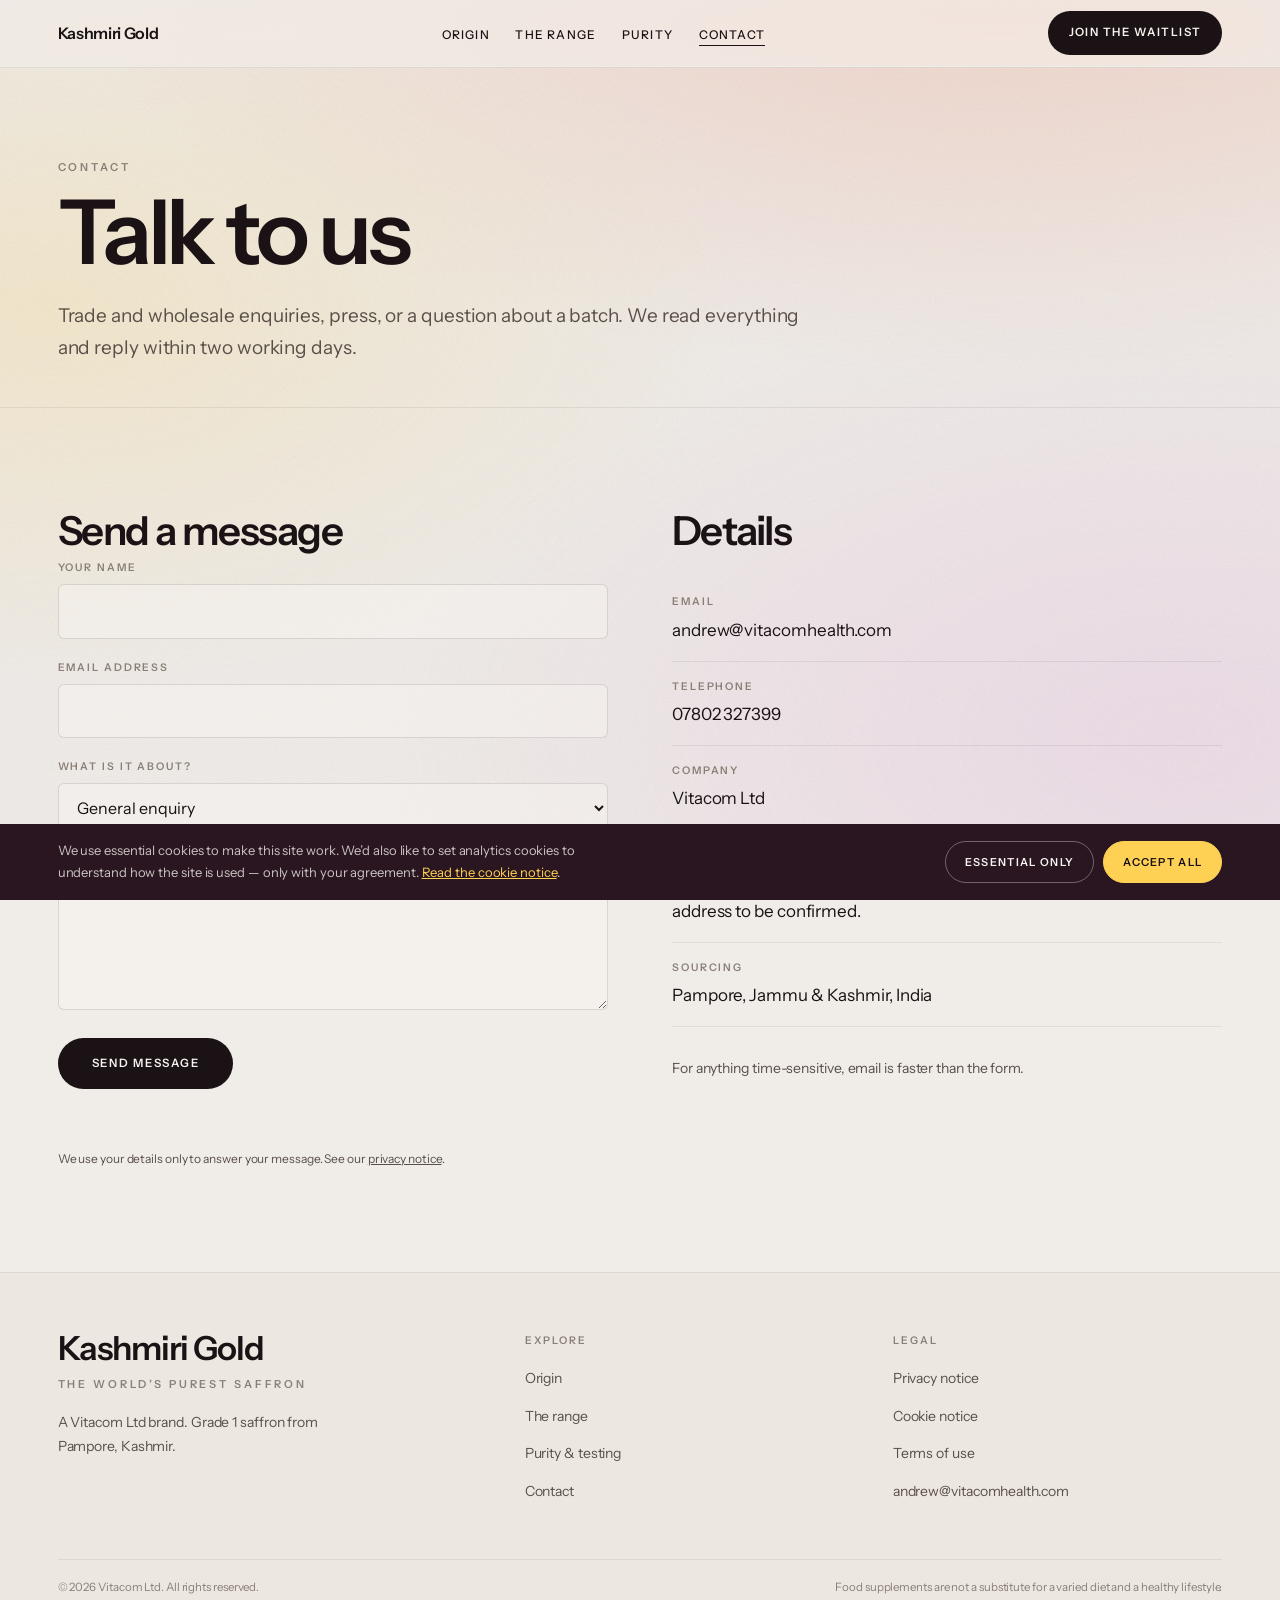
==== contact.html @ 2f4118dc "Kashmiri Gold site" ====
<!DOCTYPE html>
<html lang="en-GB">
<head>
<meta charset="utf-8">
<meta name="viewport" content="width=device-width, initial-scale=1">
<title>Contact &mdash; Kashmiri Gold</title>
<meta name="description" content="Contact Kashmiri Gold and Vitacom Ltd. Trade enquiries, press, wholesale and product questions.">
<link rel="canonical" href="https://kashmirigold.com/contact.html">
<meta property="og:site_name" content="Kashmiri Gold">
<meta property="og:title" content="Contact &mdash; Kashmiri Gold">
<meta property="og:description" content="Contact Kashmiri Gold and Vitacom Ltd. Trade enquiries, press, wholesale and product questions.">
<meta property="og:type" content="website">
<meta property="og:url" content="https://kashmirigold.com/contact.html">
<meta name="theme-color" content="#F0ECE8">
<link rel="preconnect" href="https://fonts.googleapis.com">
<link rel="preconnect" href="https://fonts.gstatic.com" crossorigin>
<link href="https://fonts.googleapis.com/css2?family=Instrument+Sans:wght@400;500;600&display=swap" rel="stylesheet">
<link rel="stylesheet" href="/assets/style.css">
</head>
<body>
<a class="skip" href="#main">Skip to content</a>
<div class="progress" id="progress" aria-hidden="true"></div>
<header class="nav">
  <div class="wrap nav__in">
    <a href="/" class="nav__mark">Kashmiri Gold</a>
    <ul class="nav__links"><li><a href="/origin.html">Origin</a></li><li><a href="/range.html">The range</a></li><li><a href="/purity.html">Purity</a></li><li><a href="/contact.html" aria-current="page">Contact</a></li></ul>
    <div class="nav__right">
      <a href="/#waitlist" class="nav__cta">Join the waitlist</a>
      <button class="nav__burger" aria-label="Menu" aria-expanded="false">
        <svg viewBox="0 0 24 24" fill="none" stroke="currentColor" stroke-width="1.5"><path d="M3 6h18M3 12h18M3 18h18"/></svg>
      </button>
    </div>
  </div>
  <nav class="nav__drawer"><div class="wrap"><ul><li><a href="/origin.html">Origin</a></li><li><a href="/range.html">The range</a></li><li><a href="/purity.html">Purity</a></li><li><a href="/contact.html">Contact</a></li><li><a href="/#waitlist">Join the waitlist</a></li></ul></div></nav>
</header>
<main id="main">
  <section class="banner">
    <div class="wrap">
      <p class="eyebrow">Contact</p>
      <h1 class="banner__t">Talk to us</h1>
      <p class="banner__b">Trade and wholesale enquiries, press, or a question about a batch. We read everything and reply within two working days.</p>
    </div>
  </section>

  <section class="sec">
    <div class="wrap split">
      <div class="rise">
        <h2 class="sec__title" style="font-size:clamp(26px,3.2vw,40px)">Send a message</h2>
        <form class="cform" id="contactForm" novalidate>
          <div class="field">
            <label for="cf-name">Your name</label>
            <input id="cf-name" name="name" type="text" autocomplete="name" required>
          </div>
          <div class="field">
            <label for="cf-email">Email address</label>
            <input id="cf-email" name="email" type="email" autocomplete="email" required>
          </div>
          <div class="field">
            <label for="cf-subject">What is it about?</label>
            <select id="cf-subject" name="subject">
              <option>General enquiry</option>
              <option>Trade &amp; wholesale</option>
              <option>Press</option>
              <option>Batch or product question</option>
              <option>Something else</option>
            </select>
          </div>
          <div class="field">
            <label for="cf-message">Message</label>
            <textarea id="cf-message" name="message" required></textarea>
          </div>
          <input class="hp" type="text" name="company" tabindex="-1" autocomplete="off" aria-hidden="true">
          <div>
            <button type="submit" class="btn btn--solid">Send message</button>
          </div>
          <p class="cform__msg" id="contactMsg" role="status" aria-live="polite"></p>
          <p style="font-size:12px;color:var(--ink-soft)">We use your details only to answer your message. See our <a href="/privacy.html" style="color:inherit;text-decoration:underline">privacy notice</a>.</p>
        </form>
      </div>

      <div class="rise">
        <h2 class="sec__title" style="font-size:clamp(26px,3.2vw,40px)">Details</h2>
        <ul class="deets" style="margin-top:26px">
          <li><span>Email</span><a href="mailto:andrew@vitacomhealth.com">andrew@vitacomhealth.com</a></li>
          <li><span>Telephone</span><a href="tel:+447802327399">07802 327399</a></li>
          <li><span>Company</span>Vitacom Ltd</li>
          <li><span>Registered office</span>Registered in England &amp; Wales. Company number and registered address to be confirmed.</li>
          <li><span>Sourcing</span>Pampore, Jammu &amp; Kashmir, India</li>
        </ul>
        <p style="margin-top:30px;font-size:14px;color:var(--ink-soft);max-width:40ch">For anything time-sensitive, email is faster than the form.</p>
      </div>
    </div>
  </section>
</main><footer class="foot">
  <div class="wrap">
    <div class="foot__top">
      <div>
        <p class="foot__mark">Kashmiri Gold</p>
        <p class="eyebrow" style="margin-top:10px">The World&rsquo;s Purest Saffron</p>
        <p style="margin-top:18px;font-size:14px;color:var(--ink-soft);max-width:34ch">A Vitacom Ltd brand. Grade 1 saffron from Pampore, Kashmir.</p>
      </div>
      <div class="foot__col">
        <h4>Explore</h4>
        <ul>
          <li><a href="/origin.html">Origin</a></li>
          <li><a href="/range.html">The range</a></li>
          <li><a href="/purity.html">Purity &amp; testing</a></li>
          <li><a href="/contact.html">Contact</a></li>
        </ul>
      </div>
      <div class="foot__col">
        <h4>Legal</h4>
        <ul>
          <li><a href="/privacy.html">Privacy notice</a></li>
          <li><a href="/cookies.html">Cookie notice</a></li>
          <li><a href="/terms.html">Terms of use</a></li>
          <li><a href="mailto:andrew@vitacomhealth.com">andrew@vitacomhealth.com</a></li>
        </ul>
      </div>
    </div>
    <div class="foot__bar">
      <span>&copy; <span data-year>2026</span> Vitacom Ltd. All rights reserved.</span>
      <span>Food supplements are not a substitute for a varied diet and a healthy lifestyle.</span>
    </div>
  </div>
</footer>

<div class="cookie" role="region" aria-label="Cookie notice">
  <div class="cookie__in">
    <p>We use essential cookies to make this site work. We&rsquo;d also like to set analytics cookies to understand how the site is used &mdash; only with your agreement. <a href="/cookies.html">Read the cookie notice</a>.</p>
    <div class="cookie__acts">
      <button data-cookie="essential">Essential only</button>
      <button class="primary" data-cookie="all">Accept all</button>
    </div>
  </div>
</div>

<script src="/assets/site.js"></script>
</body>
</html>
---- assets/style.css ----
/* ============================================================
   Kashmiri Gold — stylesheet
   Palette sampled directly from the Vitacom brand slides.
   ============================================================ */

:root{
  /* neutrals — warm, never pure black */
  --bone:#F0ECE8;
  --ivory:#F7F4F0;
  --sand:#E8E0D6;
  --clay:#DCD2C6;
  --ink:#1A1214;
  --ink-soft:#5A5049;
  --ink-faint:#8A8078;
  --aubergine:#2A1620;
  --aubergine-2:#3D1F2E;

  /* brand — exact values from the colour slide */
  --coral:#F09071;
  --saffron:#FED154;
  --orchid:#DEA1E1;
  --vermilion:#ED463F;
  --ember:#E04B09;
  --gold:#FFBF06;
  --plum:#863185;
  --scarlet:#EA2C18;

  --f:"Instrument Sans",-apple-system,BlinkMacSystemFont,"Segoe UI",sans-serif;

  --gut:clamp(18px,4.5vw,72px);
  --rule:1px solid rgba(26,18,20,.12);
  --rule-soft:1px solid rgba(26,18,20,.07);
  --ease:cubic-bezier(.22,.68,.28,1);
  --slow:cubic-bezier(.16,.84,.30,1);
}

/* ---------- reset + mobile hardening ---------- */
*,*::before,*::after{box-sizing:border-box;margin:0;padding:0;min-width:0}
html{scroll-behavior:smooth;-webkit-text-size-adjust:100%;overflow-x:hidden;scroll-padding-top:80px}
body{
  background:var(--bone);color:var(--ink);
  font-family:var(--f);font-weight:400;
  font-size:clamp(15px,.4vw + 14px,17px);line-height:1.68;letter-spacing:-.005em;
  overflow-x:hidden;width:100%;max-width:100vw;
  display:flex;flex-direction:column;min-height:100svh;
  -webkit-font-smoothing:antialiased;position:relative;
}
body::before{
  content:"";position:fixed;inset:0;z-index:-2;pointer-events:none;
  background:
    radial-gradient(120vw 80vh at 78% -8%, rgba(240,144,113,.30), transparent 62%),
    radial-gradient(90vw 70vh at 4% 34%, rgba(254,209,84,.20), transparent 60%),
    radial-gradient(100vw 80vh at 92% 82%, rgba(222,161,225,.22), transparent 62%);
}
body::after{
  content:"";position:fixed;inset:0;z-index:-1;pointer-events:none;opacity:.30;
  background-image:url("data:image/svg+xml,%3Csvg xmlns='http://www.w3.org/2000/svg' width='140' height='140'%3E%3Cfilter id='n'%3E%3CfeTurbulence type='fractalNoise' baseFrequency='.85' numOctaves='3'/%3E%3C/filter%3E%3Crect width='140' height='140' filter='url(%23n)' opacity='.42'/%3E%3C/svg%3E");
}
main{flex:1;width:100%}
img,svg,video{max-width:100%;height:auto;display:block}
a{color:inherit}
button,input,textarea,select{font:inherit;color:inherit}
::selection{background:var(--ember);color:var(--ivory)}
:focus-visible{outline:2px solid var(--ember);outline-offset:3px;border-radius:2px}

.wrap{width:100%;max-width:1340px;margin:0 auto;padding-inline:var(--gut)}
.skip{position:absolute;left:-9999px}
.skip:focus{left:var(--gut);top:10px;z-index:200;background:var(--ink);color:var(--ivory);padding:12px 18px}
.eyebrow{font-size:clamp(9.5px,.16vw + 9px,11px);letter-spacing:.26em;text-transform:uppercase;font-weight:600;color:var(--ink-faint)}
.diamond{display:inline-block;width:4px;height:4px;background:var(--ember);transform:rotate(45deg);vertical-align:middle;margin:0 .7em}

.progress{position:fixed;top:0;left:0;height:2px;z-index:120;width:0;background:linear-gradient(90deg,var(--saffron),var(--ember),var(--vermilion));transition:width .12s linear}

/* ---------- nav ---------- */
.nav{position:sticky;top:0;z-index:100;width:100%;background:rgba(240,236,232,.72);backdrop-filter:saturate(1.6) blur(18px);-webkit-backdrop-filter:saturate(1.6) blur(18px);border-bottom:1px solid rgba(26,18,20,.08);transition:background .4s var(--ease),border-color .4s}
.nav.scrolled{background:rgba(240,236,232,.94);border-bottom-color:rgba(26,18,20,.14)}
.nav__in{display:flex;align-items:center;justify-content:space-between;gap:14px;min-height:66px}
.nav__mark{font-weight:600;font-size:clamp(14px,.3vw + 13px,16px);letter-spacing:-.02em;text-decoration:none;white-space:nowrap;flex-shrink:0}
.nav__links{display:flex;gap:clamp(16px,2vw,32px);list-style:none}
.nav__links a{position:relative;text-decoration:none;font-size:12px;letter-spacing:.1em;text-transform:uppercase;font-weight:500;padding-block:4px;white-space:nowrap}
.nav__links a::after{content:"";position:absolute;left:0;bottom:0;width:100%;height:1px;background:currentColor;transform:scaleX(0);transform-origin:right;transition:transform .45s var(--ease)}
.nav__links a:hover::after,.nav__links a[aria-current="page"]::after{transform:scaleX(1);transform-origin:left}
.nav__right{display:flex;align-items:center;gap:6px;flex-shrink:0}
.nav__cta{position:relative;overflow:hidden;isolation:isolate;text-decoration:none;font-size:11.5px;letter-spacing:.13em;text-transform:uppercase;font-weight:600;background:var(--ink);color:var(--ivory);padding:12px clamp(14px,1.6vw,22px);white-space:nowrap;border-radius:999px}
.nav__cta::before{content:"";position:absolute;inset:0;z-index:-1;background:var(--ember);transform:translateY(101%);transition:transform .45s var(--ease)}
.nav__cta:hover::before{transform:translateY(0)}
.nav__burger{display:none;background:none;border:0;cursor:pointer;padding:9px;line-height:0}
.nav__burger svg{width:22px;height:22px}
.nav__drawer{display:grid;grid-template-rows:0fr;overflow:hidden;transition:grid-template-rows .5s var(--ease);border-top:1px solid rgba(26,18,20,0);background:rgba(240,236,232,.98)}
.nav__drawer.open{grid-template-rows:1fr;border-top-color:rgba(26,18,20,.1)}
.nav__drawer > div{min-height:0}
.nav__drawer ul{list-style:none;padding:6px 0 20px}
.nav__drawer a{display:block;padding:15px 0;text-decoration:none;font-size:15px;letter-spacing:.06em;font-weight:500;border-bottom:var(--rule-soft)}
@media(max-width:940px){.nav__links{display:none}.nav__burger{display:block}}
@media(max-width:400px){.nav__cta{padding:11px 14px;font-size:10.5px;letter-spacing:.08em}}

/* ---------- buttons ---------- */
.btn{position:relative;overflow:hidden;isolation:isolate;display:inline-block;text-decoration:none;font-size:11.5px;letter-spacing:.15em;text-transform:uppercase;font-weight:600;padding:16px clamp(22px,3vw,34px);border:0;cursor:pointer;border-radius:999px;transition:color .4s var(--ease);text-align:center}
.btn::before{content:"";position:absolute;inset:0;z-index:-1;transform:translateY(101%);transition:transform .5s var(--ease)}
.btn--solid{background:var(--ink);color:var(--ivory)}
.btn--solid::before{background:var(--ember)}
.btn--solid:hover::before{transform:translateY(0)}
.btn--line{border:1px solid rgba(26,18,20,.35);background:transparent;color:var(--ink)}
.btn--line::before{background:var(--ink)}
.btn--line:hover{color:var(--ivory);border-color:var(--ink)}
.btn--line:hover::before{transform:translateY(0)}

/* ---------- hero ---------- */
.hero{padding-top:clamp(38px,7vh,96px);position:relative}
.hero__grid{display:grid;grid-template-columns:1.02fr .98fr;gap:clamp(26px,4vw,64px);align-items:center}
.hero__logo{width:min(100%,620px);margin:16px 0 0}
.hero__strap{font-size:clamp(15px,.7vw + 12px,22px);color:var(--ink-soft);margin-top:clamp(14px,2vw,24px)}
.hero__body{max-width:46ch;margin-top:clamp(14px,1.6vw,20px);color:var(--ink-soft)}
.hero__actions{display:flex;flex-wrap:wrap;gap:11px;margin-top:clamp(24px,3vw,36px)}
.hero__shot{position:relative;border-radius:clamp(10px,1.4vw,20px);overflow:hidden;background:linear-gradient(145deg,var(--sand),var(--clay));box-shadow:0 40px 90px -50px rgba(42,22,32,.55)}
.hero__shot img{width:100%;aspect-ratio:16/11;object-fit:cover;transform:scale(1.06);transition:transform 1.4s var(--slow)}
.hero__shot.in img{transform:scale(1)}
.hero__shot::after{content:"";position:absolute;inset:0;pointer-events:none;background:linear-gradient(190deg,transparent 55%,rgba(42,22,32,.10))}
@media(max-width:900px){.hero__grid{grid-template-columns:1fr;gap:26px}.hero__shot img{aspect-ratio:4/3}}

/* ---------- marquee ---------- */
.marquee{margin-top:clamp(44px,6vw,84px);padding:15px 0;overflow:hidden;border-block:var(--rule-soft);-webkit-mask-image:linear-gradient(90deg,transparent,#000 9%,#000 91%,transparent);mask-image:linear-gradient(90deg,transparent,#000 9%,#000 91%,transparent)}
.marquee__track{display:flex;width:max-content;animation:slide 44s linear infinite}
.marquee:hover .marquee__track{animation-play-state:paused}
.marquee span{font-size:clamp(10px,.18vw + 10px,12px);letter-spacing:.28em;text-transform:uppercase;font-weight:500;color:var(--ink-faint);padding-inline:clamp(16px,2.4vw,34px);white-space:nowrap}
.marquee b{color:var(--ember);font-weight:400}
@keyframes slide{to{transform:translateX(-50%)}}

/* ---------- sections ---------- */
.sec{padding-block:clamp(56px,8vw,128px);position:relative}
.sec--ivory{background:linear-gradient(180deg,rgba(247,244,240,.85),rgba(232,224,214,.55))}
.sec--tight{padding-top:clamp(34px,4vw,64px)}
.sec__head{display:grid;grid-template-columns:minmax(0,.92fr) minmax(0,1.28fr);gap:clamp(20px,4vw,72px);align-items:start}
.sec__title{font-size:clamp(30px,4.6vw,68px);font-weight:600;line-height:1.02;letter-spacing:-.038em;text-wrap:balance}
.sec__lede{font-size:clamp(15.5px,.6vw + 14px,20px);max-width:54ch;color:var(--ink)}
.sec__lede + .sec__lede{margin-top:16px;color:var(--ink-soft);font-size:clamp(15px,.3vw + 14px,17px)}
@media(max-width:820px){.sec__head{grid-template-columns:1fr;gap:18px}}

/* ---------- facts ---------- */
.facts{display:grid;grid-template-columns:repeat(3,minmax(0,1fr));gap:clamp(10px,1.2vw,18px);margin-top:clamp(34px,5vw,72px)}
.fact{background:rgba(247,244,240,.72);border:var(--rule-soft);border-radius:clamp(8px,1vw,14px);padding:clamp(20px,2.4vw,36px);transition:transform .55s var(--ease),box-shadow .55s var(--ease),background .55s}
.fact:hover{transform:translateY(-5px);background:rgba(247,244,240,.95);box-shadow:0 22px 40px -28px rgba(42,22,32,.4)}
.fact__n{font-size:clamp(28px,3.6vw,58px);font-weight:600;line-height:1;letter-spacing:-.045em;background:linear-gradient(120deg,var(--ember),var(--vermilion) 55%,var(--plum));-webkit-background-clip:text;background-clip:text;color:transparent}
.fact__l{margin-top:12px;font-size:clamp(12.5px,.2vw + 12px,14px);color:var(--ink-soft);max-width:28ch}
@media(max-width:740px){.facts{grid-template-columns:1fr}}

/* ---------- product cards ---------- */
.pouches{display:grid;grid-template-columns:repeat(4,minmax(0,1fr));gap:clamp(12px,1.4vw,22px);margin-top:clamp(34px,5vw,70px)}
.pouch{position:relative;display:flex;flex-direction:column;isolation:isolate;padding:clamp(17px,1.7vw,26px);min-height:clamp(310px,29vw,410px);border-radius:5px 5px clamp(16px,2vw,26px) clamp(16px,2vw,26px);color:var(--ink);text-decoration:none;overflow:hidden;transition:transform .6s var(--slow),box-shadow .6s var(--ease)}
.pouch::before{content:"";position:absolute;left:8%;right:8%;top:-8px;height:13px;border-radius:3px;background:inherit;filter:brightness(.93);z-index:-1}
.pouch::after{content:"";position:absolute;right:-14%;bottom:-6%;width:96%;aspect-ratio:1;z-index:-1;background:radial-gradient(closest-side,rgba(255,255,255,.42),transparent 72%);opacity:.85}
.pouch:hover,.pouch:focus-within{transform:translateY(-10px);box-shadow:0 30px 56px -26px rgba(42,22,32,.5)}
.pouch__mark{font-weight:600;font-size:clamp(14px,1vw,17px);letter-spacing:-.02em}
.pouch__sub{font-size:9.5px;letter-spacing:.05em;opacity:.72;margin-top:2px}
.pouch__tags{margin-top:clamp(14px,1.6vw,22px);font-size:clamp(10.5px,.2vw + 10px,12px);line-height:1.5;opacity:.78}
.pouch__name{font-size:clamp(17px,1.4vw,23px);font-weight:400;line-height:1.18;letter-spacing:-.022em;margin-top:auto}
.pouch__name b{font-weight:600;display:block}
.pouch__claim{font-size:clamp(11px,.2vw + 10.5px,12.5px);line-height:1.5;margin-top:12px;opacity:.88}
.pouch__foot{display:flex;justify-content:space-between;align-items:baseline;gap:8px;margin-top:14px;padding-top:11px;border-top:1px solid rgba(26,18,20,.32);font-size:10px;letter-spacing:.04em}
.pouch__foot b{font-weight:600}
.p-coral{background:var(--coral)}
.p-saffron{background:var(--saffron)}
.p-vermilion{background:var(--vermilion)}
.p-orchid{background:var(--orchid)}
@media(max-width:960px){.pouches{grid-template-columns:repeat(2,minmax(0,1fr));gap:22px}}
@media(max-width:480px){.pouches{grid-template-columns:1fr;gap:26px}.pouch{min-height:0}}

.claimnote{margin-top:clamp(28px,3.4vw,50px);padding-top:18px;border-top:var(--rule-soft);font-size:clamp(11.5px,.16vw + 11px,12.5px);color:var(--ink-faint);max-width:76ch;line-height:1.62}

/* ---------- showcase ---------- */
.showcase{margin-top:clamp(34px,5vw,72px);border-radius:clamp(10px,1.4vw,20px);overflow:hidden;background:linear-gradient(150deg,var(--sand),var(--clay));box-shadow:0 40px 80px -54px rgba(42,22,32,.5)}
.showcase img{width:100%;transition:transform 1.6s var(--slow)}
.showcase.in img{transform:scale(1.02)}

/* ---------- product detail ---------- */
.pdp{display:grid;grid-template-columns:minmax(0,.8fr) minmax(0,1.2fr);gap:clamp(22px,4vw,68px);align-items:start;padding-block:clamp(40px,5.5vw,86px);border-top:var(--rule-soft)}
.pdp__swatch{position:relative;isolation:isolate;display:flex;flex-direction:column;border-radius:5px 5px clamp(16px,2vw,26px) clamp(16px,2vw,26px);padding:clamp(18px,1.8vw,28px);min-height:clamp(260px,26vw,360px)}
.pdp__swatch::before{content:"";position:absolute;left:8%;right:8%;top:-8px;height:13px;border-radius:3px;background:inherit;filter:brightness(.93);z-index:-1}
.pdp__swatch::after{content:"";position:absolute;right:-14%;bottom:-6%;width:96%;aspect-ratio:1;z-index:-1;background:radial-gradient(closest-side,rgba(255,255,255,.4),transparent 72%)}
.pdp__t{font-size:clamp(25px,3.2vw,45px);font-weight:600;line-height:1.06;letter-spacing:-.035em;margin-top:10px}
.pdp__claim{margin-top:16px;font-size:clamp(15px,.5vw + 14px,18px);color:var(--ink-soft)}
.pdp__list{list-style:none;margin-top:24px;border-top:var(--rule-soft)}
.pdp__list li{display:flex;justify-content:space-between;gap:clamp(12px,2vw,24px);padding:13px 0;border-bottom:var(--rule-soft);font-size:clamp(13px,.2vw + 12.5px,14.5px);flex-wrap:wrap}
.pdp__list span:first-child{color:var(--ink-faint);letter-spacing:.03em;flex-shrink:0}
.pdp__list span:last-child{text-align:right;max-width:46ch;margin-left:auto}
@media(max-width:820px){.pdp{grid-template-columns:1fr}.pdp__list span:last-child{text-align:left;margin-left:0}}

/* ---------- banner ---------- */
.banner{padding-block:clamp(44px,7vw,110px) clamp(26px,3.4vw,52px);border-bottom:var(--rule-soft)}
.banner__t{font-size:clamp(34px,7vw,96px);font-weight:600;line-height:.98;letter-spacing:-.045em;margin-top:12px;text-wrap:balance}
.banner__b{max-width:58ch;margin-top:clamp(16px,2vw,24px);font-size:clamp(15px,.6vw + 14px,19px);color:var(--ink-soft)}

/* ---------- purity ---------- */
.purity__grid{display:grid;grid-template-columns:auto minmax(0,1fr);gap:clamp(26px,5vw,80px);align-items:center}
.seal{width:clamp(112px,14vw,178px);flex-shrink:0;filter:drop-shadow(0 18px 30px rgba(42,22,32,.28))}
.seal text{font-size:8.4px;letter-spacing:.26em;font-weight:600;fill:var(--ivory)}
.seal .seal__kg{font-size:38px;font-weight:600;letter-spacing:-.02em;fill:var(--ivory)}
.steps{display:grid;grid-template-columns:repeat(3,minmax(0,1fr));gap:clamp(18px,2.6vw,42px);margin-top:clamp(34px,4.6vw,64px)}
.step__k{font-size:10.5px;letter-spacing:.2em;text-transform:uppercase;font-weight:600;color:var(--ink-faint);padding-bottom:9px;border-bottom:2px solid var(--ember)}
.step__t{font-size:clamp(18px,1.7vw,26px);font-weight:600;letter-spacing:-.025em;margin-top:15px;line-height:1.18}
.step__b{margin-top:9px;font-size:clamp(13.5px,.2vw + 13px,14.5px);color:var(--ink-soft)}
@media(max-width:820px){.purity__grid{grid-template-columns:1fr;justify-items:start}.steps{grid-template-columns:1fr}}

/* ---------- coming soon ---------- */
.coming{display:grid;grid-template-columns:repeat(3,minmax(0,1fr));gap:clamp(12px,1.4vw,20px);margin-top:clamp(32px,4.4vw,64px)}
.coming__i{background:rgba(247,244,240,.7);border:var(--rule-soft);border-radius:clamp(8px,1vw,14px);padding:clamp(20px,2.2vw,34px);display:flex;flex-direction:column;gap:11px;overflow:hidden;transition:transform .55s var(--ease),box-shadow .55s}
.coming__i:hover{transform:translateY(-5px);box-shadow:0 22px 42px -28px rgba(42,22,32,.4)}
.coming__i img{width:100%;aspect-ratio:4/3;object-fit:cover;border-radius:6px}
.coming__sw{width:34px;height:34px;border-radius:50%}
.coming__t{font-size:clamp(18px,1.7vw,26px);font-weight:600;letter-spacing:-.028em;line-height:1.15;margin-top:auto}
.coming__b{font-size:clamp(13px,.2vw + 12.5px,14px);color:var(--ink-soft)}
@media(max-width:760px){.coming{grid-template-columns:1fr}}

/* ---------- prose ---------- */
.prose{max-width:70ch;padding-block:clamp(38px,5.4vw,84px)}
.prose h2{font-size:clamp(21px,2.6vw,34px);font-weight:600;letter-spacing:-.03em;line-height:1.16;margin:clamp(30px,4vw,46px) 0 13px}
.prose h2:first-child{margin-top:0}
.prose h3{font-size:16px;font-weight:600;margin:24px 0 7px}
.prose p{margin-bottom:15px;color:var(--ink-soft)}
.prose ul,.prose ol{margin:0 0 17px 19px;color:var(--ink-soft)}
.prose li{margin-bottom:7px}
.prose a{color:var(--ink);text-decoration:underline;text-underline-offset:3px;text-decoration-color:var(--ember)}
.prose strong{font-weight:600;color:var(--ink)}
.prose__meta{font-size:12px;letter-spacing:.04em;color:var(--ink-faint);padding-bottom:22px;margin-bottom:30px;border-bottom:var(--rule-soft)}

/* ---------- waitlist ---------- */
.wait{position:relative;overflow:hidden;background:var(--aubergine);color:var(--ivory)}
.wait::before{content:"";position:absolute;inset:0;pointer-events:none;background:radial-gradient(70vw 60vh at 88% 6%, rgba(224,75,9,.42), transparent 60%),radial-gradient(60vw 55vh at 6% 92%, rgba(134,49,133,.50), transparent 62%),radial-gradient(50vw 45vh at 52% 50%, rgba(254,209,84,.12), transparent 65%)}
.wait > *{position:relative;z-index:1}
.wait .sec__title{color:var(--ivory)}
.wait .eyebrow{color:rgba(247,244,240,.6)}
.wait__grid{display:grid;grid-template-columns:minmax(0,1.1fr) minmax(0,.9fr);gap:clamp(28px,5vw,80px);align-items:center}
.wait__b{color:rgba(247,244,240,.74);max-width:46ch;margin-top:16px}
.wait__swatches{display:grid;grid-template-columns:repeat(2,1fr);gap:clamp(8px,1vw,14px)}
.wait__swatches div{aspect-ratio:1;border-radius:50%;transition:transform .7s var(--slow)}
.wait__swatches:hover div{transform:scale(1.05)}
@media(max-width:820px){.wait__grid{grid-template-columns:1fr}.wait__swatches{max-width:220px;margin-inline:auto}}

/* ---------- forms ---------- */
.form{display:flex;gap:10px;margin-top:clamp(24px,3vw,34px);flex-wrap:wrap}
.form input{flex:1 1 min(100%,240px);min-width:0;background:transparent;border:0;border-bottom:1px solid rgba(247,244,240,.4);color:var(--ivory);font-size:16px;padding:14px 2px;transition:border-color .35s;border-radius:0}
.form input::placeholder{color:rgba(247,244,240,.42)}
.form input:focus{outline:none;border-bottom-color:var(--saffron)}
.form button{flex:0 0 auto;background:var(--saffron);color:var(--ink);border:0;cursor:pointer;font-size:11.5px;letter-spacing:.15em;text-transform:uppercase;font-weight:600;padding:15px 30px;border-radius:999px;transition:background .35s}
.form button:hover{background:var(--ivory)}
.form button:disabled{opacity:.55;cursor:not-allowed}
.hp{position:absolute;left:-9999px;width:1px;height:1px;overflow:hidden}
.form__msg{margin-top:15px;font-size:14px;min-height:1.4em;color:var(--saffron)}
.form__legal{margin-top:14px;font-size:12px;color:rgba(247,244,240,.5);max-width:48ch}
.form__legal a{color:rgba(247,244,240,.8)}

.cform{display:grid;gap:20px;max-width:560px;margin-top:8px}
.field label{display:block;font-size:10.5px;letter-spacing:.18em;text-transform:uppercase;font-weight:600;color:var(--ink-faint);margin-bottom:7px}
.field input,.field textarea,.field select{width:100%;max-width:100%;background:rgba(247,244,240,.5);border:var(--rule);border-radius:6px;font-size:16px;padding:13px 14px;transition:border-color .35s,background .35s}
.field textarea{min-height:132px;resize:vertical}
.field input:focus,.field textarea:focus,.field select:focus{outline:none;border-color:var(--ember);background:rgba(247,244,240,.9)}
.cform__msg{font-size:14px;min-height:1.4em;color:var(--ember)}

/* ---------- contact ---------- */
.split{display:grid;grid-template-columns:repeat(auto-fit,minmax(min(100%,300px),1fr));gap:clamp(30px,5vw,84px);align-items:start}
.deets{list-style:none}
.deets li{padding:16px 0;border-bottom:var(--rule-soft);overflow-wrap:anywhere}
.deets span{display:block;font-size:10.5px;letter-spacing:.18em;text-transform:uppercase;font-weight:600;color:var(--ink-faint);margin-bottom:5px}
.deets a{text-decoration:none;border-bottom:1px solid transparent;transition:border-color .3s}
.deets a:hover{border-bottom-color:var(--ember)}

/* ---------- footer ---------- */
.foot{padding-block:clamp(38px,4.6vw,70px) 30px;border-top:var(--rule-soft);background:rgba(232,224,214,.4)}
.foot__top{display:grid;grid-template-columns:1.3fr 1fr 1fr;gap:clamp(24px,3vw,40px)}
.foot__mark{font-size:clamp(22px,2.6vw,36px);font-weight:600;letter-spacing:-.035em;line-height:1}
.foot__col h4{font-size:10.5px;letter-spacing:.2em;text-transform:uppercase;font-weight:600;color:var(--ink-faint);margin-bottom:14px}
.foot__col ul{list-style:none}
.foot__col li{margin-bottom:9px}
.foot__col a{text-decoration:none;font-size:14px;color:var(--ink-soft);transition:color .3s;overflow-wrap:anywhere}
.foot__col a:hover{color:var(--ember)}
.foot__bar{margin-top:clamp(30px,4vw,46px);padding-top:18px;border-top:var(--rule-soft);display:flex;justify-content:space-between;gap:16px;flex-wrap:wrap;font-size:11.5px;color:var(--ink-faint)}
@media(max-width:760px){.foot__top{grid-template-columns:1fr;gap:28px}}

/* ---------- cookie bar ---------- */
.cookie{position:fixed;left:0;right:0;bottom:0;z-index:150;background:var(--aubergine);color:var(--ivory);padding:16px var(--gut);transform:translateY(110%);transition:transform .6s var(--slow)}
.cookie.show{transform:translateY(0)}
.cookie__in{max-width:1340px;margin:0 auto;display:flex;gap:18px;align-items:center;justify-content:space-between;flex-wrap:wrap}
.cookie p{font-size:13px;color:rgba(247,244,240,.78);max-width:64ch}
.cookie a{color:var(--saffron)}
.cookie__acts{display:flex;gap:9px;flex-wrap:wrap}
.cookie button{border:1px solid rgba(247,244,240,.35);background:transparent;color:var(--ivory);font-size:11px;letter-spacing:.12em;text-transform:uppercase;font-weight:600;padding:11px 19px;cursor:pointer;border-radius:999px;transition:background .3s,color .3s}
.cookie button.primary{background:var(--saffron);color:var(--ink);border-color:var(--saffron)}
.cookie button:hover{background:var(--ivory);color:var(--ink)}
@media(max-width:560px){.cookie__in{gap:12px}.cookie__acts{width:100%}.cookie button{flex:1 1 0}}

/* ---------- motion ---------- */
.rise{opacity:0;transform:translateY(26px);transition:opacity .9s var(--ease),transform .9s var(--slow)}
.rise.in{opacity:1;transform:none}
@media(prefers-reduced-motion:reduce){
  *,*::before,*::after{animation-duration:.001ms!important;animation-iteration-count:1!important;transition-duration:.001ms!important;scroll-behavior:auto!important}
  .rise{opacity:1;transform:none}
  .hero__shot img,.showcase img{transform:none}
  .marquee__track{animation:none}
}

/* ---------- very small screens ---------- */
@media(max-width:360px){:root{--gut:15px}.sec__title{font-size:27px}.banner__t{font-size:31px}}
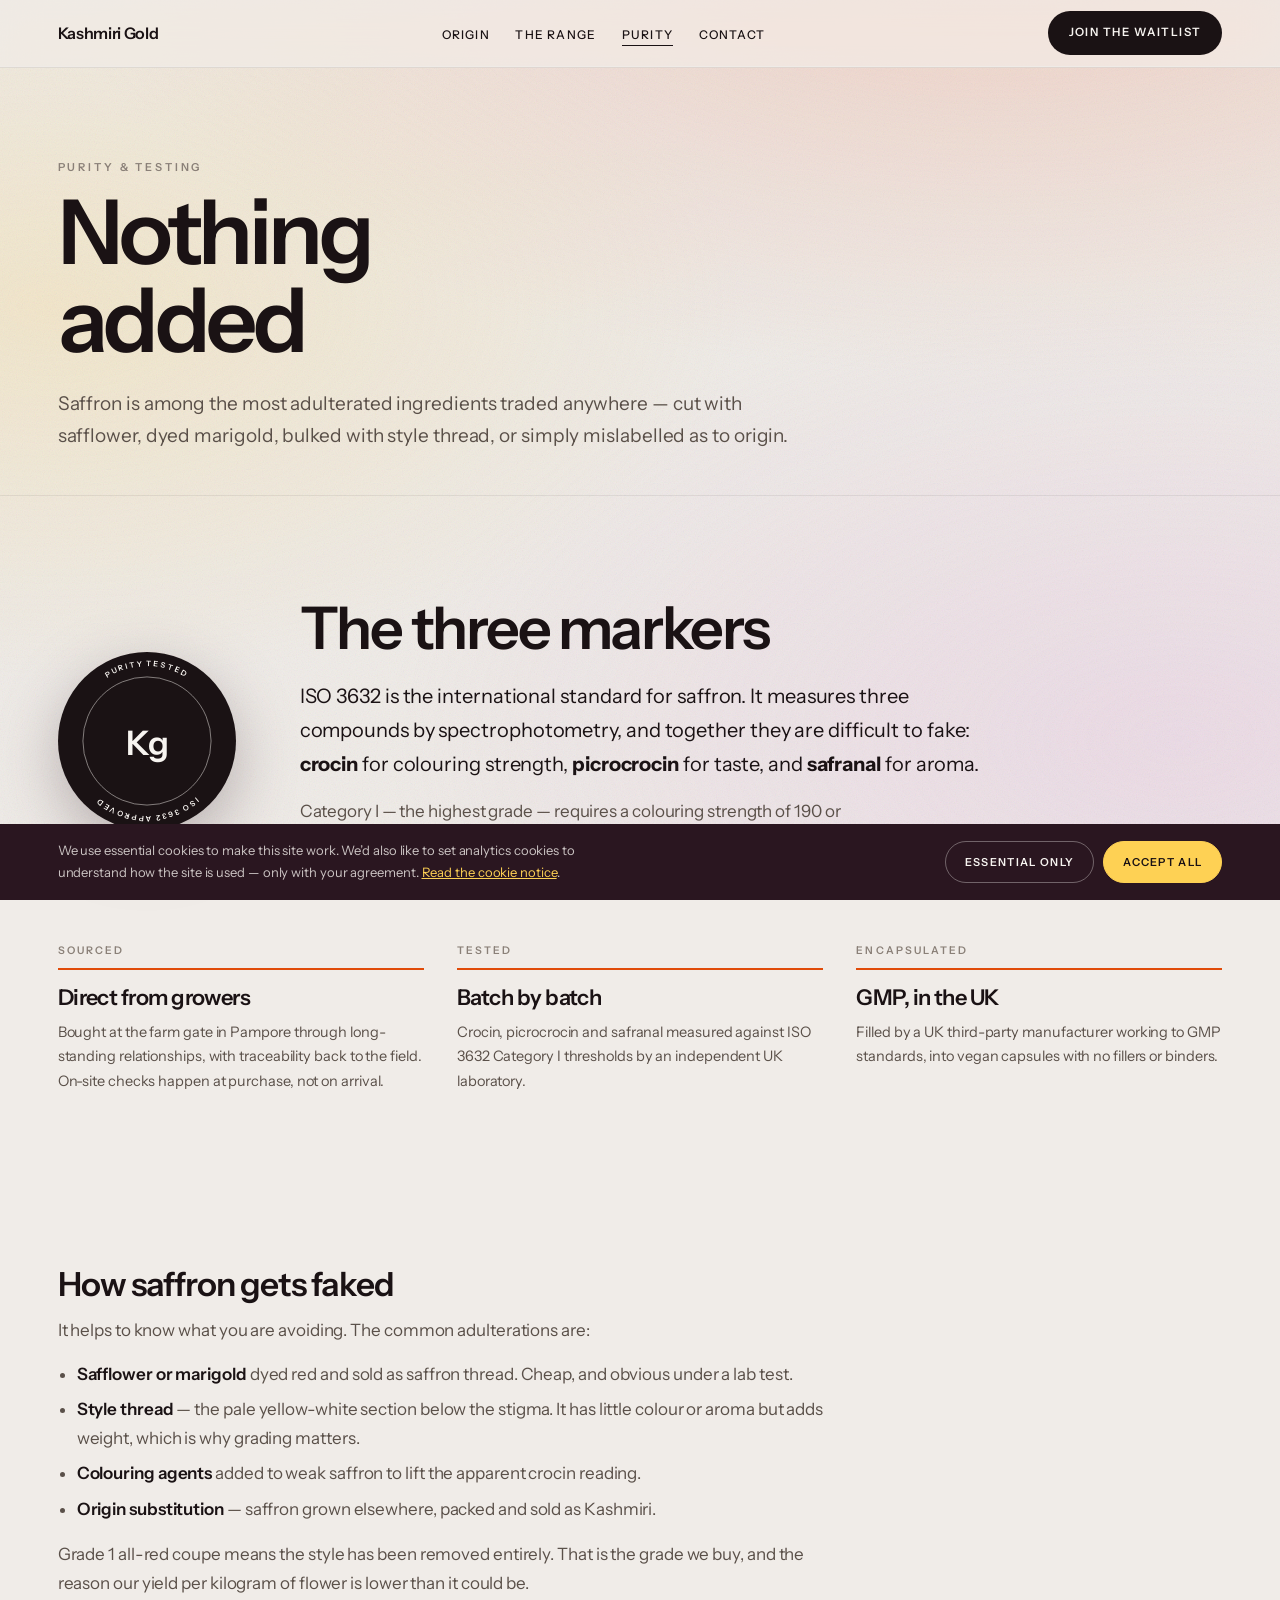
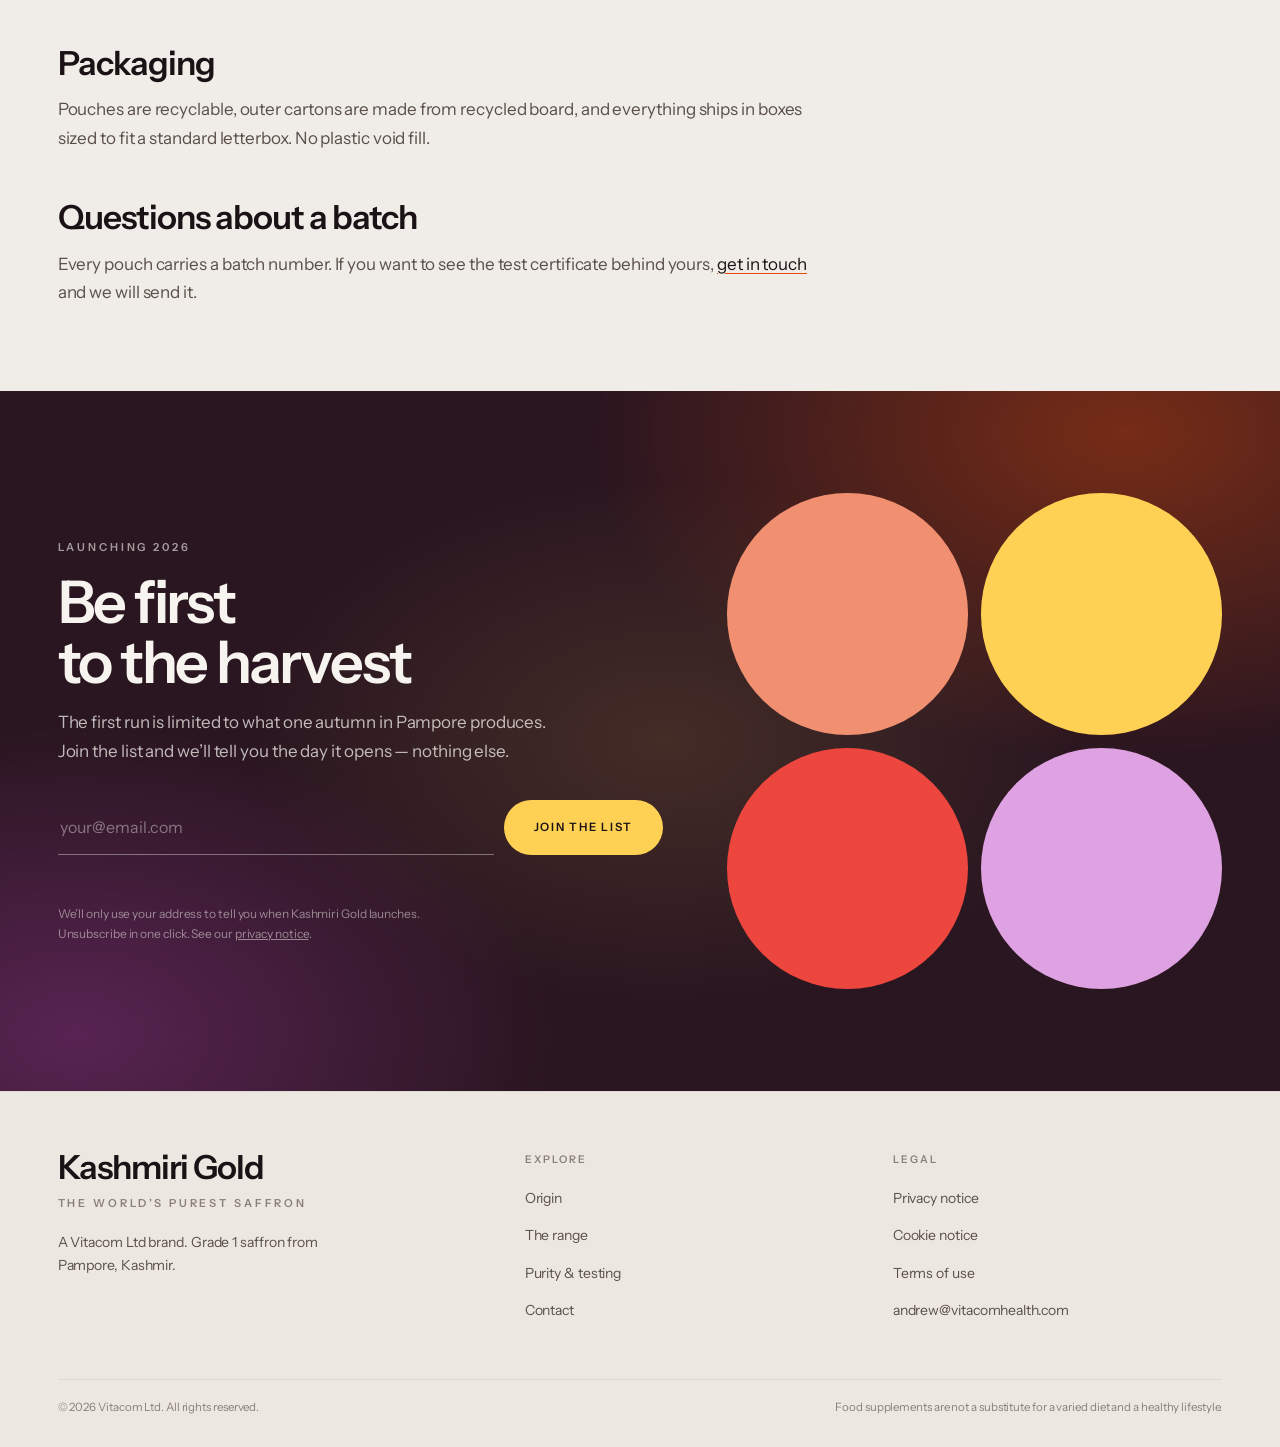
==== commit 7b041659: "true transparency on cutouts, rAF marquee, premium polish" ====
--- a/contact.html
+++ b/contact.html
@@ -3,14 +3,14 @@
 <head>
 <meta charset="utf-8">
 <meta name="viewport" content="width=device-width, initial-scale=1">
-<title>Contact &mdash; Kashmiri Gold</title>
-<meta name="description" content="Contact Kashmiri Gold and Vitacom Ltd. Trade enquiries, press, wholesale and product questions.">
-<link rel="canonical" href="https://kashmirigold.com/contact.html">
+<title>Purity &amp; testing &mdash; Kashmiri Gold</title>
+<meta name="description" content="How Kashmiri Gold saffron is tested against ISO 3632 for crocin, picrocrocin and safranal, and encapsulated to GMP standards in the UK.">
+<link rel="canonical" href="https://kashmirigold.com/purity.html">
 <meta property="og:site_name" content="Kashmiri Gold">
-<meta property="og:title" content="Contact &mdash; Kashmiri Gold">
-<meta property="og:description" content="Contact Kashmiri Gold and Vitacom Ltd. Trade enquiries, press, wholesale and product questions.">
+<meta property="og:title" content="Purity &amp; testing &mdash; Kashmiri Gold">
+<meta property="og:description" content="How Kashmiri Gold saffron is tested against ISO 3632 for crocin, picrocrocin and safranal, and encapsulated to GMP standards in the UK.">
 <meta property="og:type" content="website">
-<meta property="og:url" content="https://kashmirigold.com/contact.html">
+<meta property="og:url" content="https://kashmirigold.com/purity.html">
 <meta name="theme-color" content="#F0ECE8">
 <link rel="preconnect" href="https://fonts.googleapis.com">
 <link rel="preconnect" href="https://fonts.gstatic.com" crossorigin>
@@ -23,7 +23,7 @@
 <header class="nav">
   <div class="wrap nav__in">
     <a href="/" class="nav__mark">Kashmiri Gold</a>
-    <ul class="nav__links"><li><a href="/origin.html">Origin</a></li><li><a href="/range.html">The range</a></li><li><a href="/purity.html">Purity</a></li><li><a href="/contact.html" aria-current="page">Contact</a></li></ul>
+    <ul class="nav__links"><li><a href="/origin.html">Origin</a></li><li><a href="/range.html">The range</a></li><li><a href="/purity.html" aria-current="page">Purity</a></li><li><a href="/contact.html">Contact</a></li></ul>
     <div class="nav__right">
       <a href="/#waitlist" class="nav__cta">Join the waitlist</a>
       <button class="nav__burger" aria-label="Menu" aria-expanded="false">
@@ -36,61 +36,96 @@
 <main id="main">
   <section class="banner">
     <div class="wrap">
-      <p class="eyebrow">Contact</p>
-      <h1 class="banner__t">Talk to us</h1>
-      <p class="banner__b">Trade and wholesale enquiries, press, or a question about a batch. We read everything and reply within two working days.</p>
+      <p class="eyebrow">Purity &amp; testing</p>
+      <h1 class="banner__t">Nothing<br>added</h1>
+      <p class="banner__b">Saffron is among the most adulterated ingredients traded anywhere &mdash; cut with safflower, dyed marigold, bulked with style thread, or simply mislabelled as to origin.</p>
     </div>
   </section>
 
   <section class="sec">
-    <div class="wrap split">
-      <div class="rise">
-        <h2 class="sec__title" style="font-size:clamp(26px,3.2vw,40px)">Send a message</h2>
-        <form class="cform" id="contactForm" novalidate>
-          <div class="field">
-            <label for="cf-name">Your name</label>
-            <input id="cf-name" name="name" type="text" autocomplete="name" required>
-          </div>
-          <div class="field">
-            <label for="cf-email">Email address</label>
-            <input id="cf-email" name="email" type="email" autocomplete="email" required>
-          </div>
-          <div class="field">
-            <label for="cf-subject">What is it about?</label>
-            <select id="cf-subject" name="subject">
-              <option>General enquiry</option>
-              <option>Trade &amp; wholesale</option>
-              <option>Press</option>
-              <option>Batch or product question</option>
-              <option>Something else</option>
-            </select>
-          </div>
-          <div class="field">
-            <label for="cf-message">Message</label>
-            <textarea id="cf-message" name="message" required></textarea>
-          </div>
-          <input class="hp" type="text" name="company" tabindex="-1" autocomplete="off" aria-hidden="true">
-          <div>
-            <button type="submit" class="btn btn--solid">Send message</button>
-          </div>
-          <p class="cform__msg" id="contactMsg" role="status" aria-live="polite"></p>
-          <p style="font-size:12px;color:var(--ink-soft)">We use your details only to answer your message. See our <a href="/privacy.html" style="color:inherit;text-decoration:underline">privacy notice</a>.</p>
-        </form>
+    <div class="wrap">
+      <div class="purity__grid rise">
+        <svg class="seal" viewBox="0 0 200 200" role="img" aria-label="Kashmiri Gold purity tested seal, ISO 3632 approved">
+  <circle cx="100" cy="100" r="100" fill="var(--ink)"/>
+  <circle cx="100" cy="100" r="72" fill="none" stroke="var(--bone)" stroke-width="1" opacity=".55"/>
+  <defs>
+    <path id="arcTop" d="M100,100 m-84,0 a84,84 0 0,1 168,0" fill="none"/>
+    <path id="arcBot" d="M100,100 m84,0 a84,84 0 0,1 -168,0" fill="none"/>
+  </defs>
+  <text><textPath href="#arcTop" startOffset="50%" text-anchor="middle">PURITY TESTED</textPath></text>
+  <text><textPath href="#arcBot" startOffset="50%" text-anchor="middle">ISO 3632 APPROVED</textPath></text>
+  <text class="seal__kg" x="100" y="116" text-anchor="middle">Kg</text>
+</svg>
+        <div>
+          <h2 class="sec__title">The three markers</h2>
+          <p class="sec__lede" style="margin-top:22px">ISO 3632 is the international standard for saffron. It measures three compounds by spectrophotometry, and together they are difficult to fake: <strong>crocin</strong> for colouring strength, <strong>picrocrocin</strong> for taste, and <strong>safranal</strong> for aroma.</p>
+          <p class="sec__lede">Category I &mdash; the highest grade &mdash; requires a colouring strength of 190 or above. Every consignment we take is tested by an independent laboratory before it is accepted, and the certificate is tied to the batch number.</p>
+        </div>
       </div>
 
-      <div class="rise">
-        <h2 class="sec__title" style="font-size:clamp(26px,3.2vw,40px)">Details</h2>
-        <ul class="deets" style="margin-top:26px">
-          <li><span>Email</span><a href="mailto:andrew@vitacomhealth.com">andrew@vitacomhealth.com</a></li>
-          <li><span>Telephone</span><a href="tel:+447802327399">07802 327399</a></li>
-          <li><span>Company</span>Vitacom Ltd</li>
-          <li><span>Registered office</span>Registered in England &amp; Wales. Company number and registered address to be confirmed.</li>
-          <li><span>Sourcing</span>Pampore, Jammu &amp; Kashmir, India</li>
-        </ul>
-        <p style="margin-top:30px;font-size:14px;color:var(--ink-soft);max-width:40ch">For anything time-sensitive, email is faster than the form.</p>
+      <div class="steps rise">
+        <div>
+          <p class="step__k">Sourced</p>
+          <h3 class="step__t">Direct from growers</h3>
+          <p class="step__b">Bought at the farm gate in Pampore through long-standing relationships, with traceability back to the field. On-site checks happen at purchase, not on arrival.</p>
+        </div>
+        <div>
+          <p class="step__k">Tested</p>
+          <h3 class="step__t">Batch by batch</h3>
+          <p class="step__b">Crocin, picrocrocin and safranal measured against ISO 3632 Category I thresholds by an independent UK laboratory.</p>
+        </div>
+        <div>
+          <p class="step__k">Encapsulated</p>
+          <h3 class="step__t">GMP, in the UK</h3>
+          <p class="step__b">Filled by a UK third-party manufacturer working to GMP standards, into vegan capsules with no fillers or binders.</p>
+        </div>
       </div>
     </div>
   </section>
+
+  <div class="wrap">
+    <div class="prose">
+      <h2>How saffron gets faked</h2>
+      <p>It helps to know what you are avoiding. The common adulterations are:</p>
+      <ul>
+        <li><strong>Safflower or marigold</strong> dyed red and sold as saffron thread. Cheap, and obvious under a lab test.</li>
+        <li><strong>Style thread</strong> &mdash; the pale yellow-white section below the stigma. It has little colour or aroma but adds weight, which is why grading matters.</li>
+        <li><strong>Colouring agents</strong> added to weak saffron to lift the apparent crocin reading.</li>
+        <li><strong>Origin substitution</strong> &mdash; saffron grown elsewhere, packed and sold as Kashmiri.</li>
+      </ul>
+      <p>Grade 1 all-red coupe means the style has been removed entirely. That is the grade we buy, and the reason our yield per kilogram of flower is lower than it could be.</p>
+
+      <h2>Packaging</h2>
+      <p>Pouches are recyclable, outer cartons are made from recycled board, and everything ships in boxes sized to fit a standard letterbox. No plastic void fill.</p>
+
+      <h2>Questions about a batch</h2>
+      <p>Every pouch carries a batch number. If you want to see the test certificate behind yours, <a href="/contact.html">get in touch</a> and we will send it.</p>
+    </div>
+  </div>
+
+  <section class="sec wait" id="waitlist">
+  <div class="wrap wait__grid">
+    <div class="rise">
+      <p class="eyebrow">Launching 2026</p>
+      <h2 class="sec__title" style="margin-top:16px">Be first<br>to the harvest</h2>
+      <p class="wait__b">The first run is limited to what one autumn in Pampore produces. Join the list and we&rsquo;ll tell you the day it opens &mdash; nothing else.</p>
+      <form class="form" id="waitlistForm" novalidate>
+        <label for="wl-email" class="hp">Email address</label>
+        <input id="wl-email" type="email" name="email" placeholder="your@email.com" autocomplete="email" required>
+        <input class="hp" type="text" name="company" tabindex="-1" autocomplete="off" aria-hidden="true">
+        <button type="submit">Join the list</button>
+      </form>
+      <p class="form__msg" id="waitlistMsg" role="status" aria-live="polite"></p>
+      <p class="form__legal">We&rsquo;ll only use your address to tell you when Kashmiri Gold launches. Unsubscribe in one click. See our <a href="/privacy.html" style="color:inherit">privacy notice</a>.</p>
+    </div>
+    <div class="wait__swatches rise" aria-hidden="true">
+      <div style="background:var(--coral)"></div>
+      <div style="background:var(--saffron)"></div>
+      <div style="background:var(--vermilion)"></div>
+      <div style="background:var(--orchid)"></div>
+    </div>
+  </div>
+</section>
 </main><footer class="foot">
   <div class="wrap">
     <div class="foot__top">
--- a/assets/style.css
+++ b/assets/style.css
@@ -112,19 +112,51 @@
 .hero__strap{font-size:clamp(15px,.7vw + 12px,22px);color:var(--ink-soft);margin-top:clamp(14px,2vw,24px)}
 .hero__body{max-width:46ch;margin-top:clamp(14px,1.6vw,20px);color:var(--ink-soft)}
 .hero__actions{display:flex;flex-wrap:wrap;gap:11px;margin-top:clamp(24px,3vw,36px)}
-.hero__shot{position:relative;border-radius:clamp(10px,1.4vw,20px);overflow:hidden;background:linear-gradient(145deg,var(--sand),var(--clay));box-shadow:0 40px 90px -50px rgba(42,22,32,.55)}
-.hero__shot img{width:100%;aspect-ratio:16/11;object-fit:cover;transform:scale(1.06);transition:transform 1.4s var(--slow)}
-.hero__shot.in img{transform:scale(1)}
-.hero__shot::after{content:"";position:absolute;inset:0;pointer-events:none;background:linear-gradient(190deg,transparent 55%,rgba(42,22,32,.10))}
-@media(max-width:900px){.hero__grid{grid-template-columns:1fr;gap:26px}.hero__shot img{aspect-ratio:4/3}}
+@media(max-width:900px){.hero__grid{grid-template-columns:1fr;gap:22px}}
+
+
+/* ---------- floating cut-outs: no boxes, no backgrounds ---------- */
+.float{position:relative;isolation:isolate}
+.float img{
+  width:100%;height:auto;position:relative;z-index:1;
+  filter:drop-shadow(0 clamp(14px,2.4vw,34px) clamp(20px,3.4vw,46px) rgba(42,22,32,.26));
+  will-change:transform;
+}
+/* soft ground shadow so the product sits on the page rather than hovering flatly */
+.float::after{
+  content:"";position:absolute;z-index:0;left:12%;right:12%;bottom:2%;height:9%;
+  background:radial-gradient(ellipse at center,rgba(42,22,32,.20),transparent 70%);
+  filter:blur(10px);
+}
+/* warm bloom behind the product, in brand colour */
+.float::before{
+  content:"";position:absolute;z-index:-1;inset:-14% -8% -4%;
+  background:radial-gradient(closest-side,rgba(240,144,113,.34),transparent 74%);
+}
+.float--range::before{
+  background:
+    radial-gradient(closest-side at 22% 60%,rgba(240,144,113,.32),transparent 72%),
+    radial-gradient(closest-side at 58% 55%,rgba(254,209,84,.30),transparent 72%),
+    radial-gradient(closest-side at 82% 60%,rgba(237,70,63,.24),transparent 72%);
+}
+.float--range{margin-top:clamp(30px,4.4vw,64px)}
+.float--card::before{background:radial-gradient(closest-side,rgba(222,161,225,.4),transparent 74%)}
+.float--card::after{left:22%;right:22%;height:7%}
+
+/* gentle idle drift — barely perceptible, stops the page feeling frozen */
+.float--hero img{animation:drift 9s ease-in-out infinite}
+.float--range img{animation:drift 12s ease-in-out infinite}
+@keyframes drift{
+  0%,100%{transform:translateY(0) rotate(0deg)}
+  50%{transform:translateY(-9px) rotate(-.25deg)}
+}
+.float--hero,.float--range{transition:transform 1.1s var(--slow),opacity 1.1s var(--ease)}
 
 /* ---------- marquee ---------- */
 .marquee{margin-top:clamp(44px,6vw,84px);padding:15px 0;overflow:hidden;border-block:var(--rule-soft);-webkit-mask-image:linear-gradient(90deg,transparent,#000 9%,#000 91%,transparent);mask-image:linear-gradient(90deg,transparent,#000 9%,#000 91%,transparent)}
-.marquee__track{display:flex;width:max-content;animation:slide 44s linear infinite}
-.marquee:hover .marquee__track{animation-play-state:paused}
+.marquee__track{display:flex;width:max-content;will-change:transform;backface-visibility:hidden;transform:translate3d(0,0,0)}
 .marquee span{font-size:clamp(10px,.18vw + 10px,12px);letter-spacing:.28em;text-transform:uppercase;font-weight:500;color:var(--ink-faint);padding-inline:clamp(16px,2.4vw,34px);white-space:nowrap}
 .marquee b{color:var(--ember);font-weight:400}
-@keyframes slide{to{transform:translateX(-50%)}}
 
 /* ---------- sections ---------- */
 .sec{padding-block:clamp(56px,8vw,128px);position:relative}
@@ -167,10 +199,6 @@
 
 .claimnote{margin-top:clamp(28px,3.4vw,50px);padding-top:18px;border-top:var(--rule-soft);font-size:clamp(11.5px,.16vw + 11px,12.5px);color:var(--ink-faint);max-width:76ch;line-height:1.62}
 
-/* ---------- showcase ---------- */
-.showcase{margin-top:clamp(34px,5vw,72px);border-radius:clamp(10px,1.4vw,20px);overflow:hidden;background:linear-gradient(150deg,var(--sand),var(--clay));box-shadow:0 40px 80px -54px rgba(42,22,32,.5)}
-.showcase img{width:100%;transition:transform 1.6s var(--slow)}
-.showcase.in img{transform:scale(1.02)}
 
 /* ---------- product detail ---------- */
 .pdp{display:grid;grid-template-columns:minmax(0,.8fr) minmax(0,1.2fr);gap:clamp(22px,4vw,68px);align-items:start;padding-block:clamp(40px,5.5vw,86px);border-top:var(--rule-soft)}
@@ -205,7 +233,7 @@
 .coming{display:grid;grid-template-columns:repeat(3,minmax(0,1fr));gap:clamp(12px,1.4vw,20px);margin-top:clamp(32px,4.4vw,64px)}
 .coming__i{background:rgba(247,244,240,.7);border:var(--rule-soft);border-radius:clamp(8px,1vw,14px);padding:clamp(20px,2.2vw,34px);display:flex;flex-direction:column;gap:11px;overflow:hidden;transition:transform .55s var(--ease),box-shadow .55s}
 .coming__i:hover{transform:translateY(-5px);box-shadow:0 22px 42px -28px rgba(42,22,32,.4)}
-.coming__i img{width:100%;aspect-ratio:4/3;object-fit:cover;border-radius:6px}
+.coming__i img{width:100%;height:auto}
 .coming__sw{width:34px;height:34px;border-radius:50%}
 .coming__t{font-size:clamp(18px,1.7vw,26px);font-weight:600;letter-spacing:-.028em;line-height:1.15;margin-top:auto}
 .coming__b{font-size:clamp(13px,.2vw + 12.5px,14px);color:var(--ink-soft)}
@@ -294,9 +322,36 @@
 @media(prefers-reduced-motion:reduce){
   *,*::before,*::after{animation-duration:.001ms!important;animation-iteration-count:1!important;transition-duration:.001ms!important;scroll-behavior:auto!important}
   .rise{opacity:1;transform:none}
-  .hero__shot img,.showcase img{transform:none}
-  .marquee__track{animation:none}
+  .float img{animation:none;transform:none}
+  .reveal-line > span{transform:none}
 }
 
 /* ---------- very small screens ---------- */
-@media(max-width:360px){:root{--gut:15px}.sec__title{font-size:27px}.banner__t{font-size:31px}}+@media(max-width:360px){:root{--gut:15px}.sec__title{font-size:27px}.banner__t{font-size:31px}}
+
+/* ---------- custom scrollbar ---------- */
+@supports selector(::-webkit-scrollbar){
+  ::-webkit-scrollbar{width:10px}
+  ::-webkit-scrollbar-track{background:var(--sand)}
+  ::-webkit-scrollbar-thumb{background:linear-gradient(180deg,var(--ember),var(--plum));border-radius:99px;border:2px solid var(--sand)}
+}
+html{scrollbar-color:var(--ember) var(--sand);scrollbar-width:thin}
+
+/* ---------- cursor bloom (desktop, pointer devices only) ---------- */
+@media(hover:hover) and (pointer:fine){
+  .glow{
+    position:fixed;top:0;left:0;width:520px;height:520px;z-index:-1;pointer-events:none;
+    margin:-260px 0 0 -260px;opacity:0;transition:opacity .8s var(--ease);
+    background:radial-gradient(closest-side,rgba(224,75,9,.13),transparent 70%);
+  }
+  .glow.on{opacity:1}
+}
+@media(hover:none),(pointer:coarse){.glow{display:none}}
+
+/* ---------- headline reveal ---------- */
+.reveal-line{display:block;overflow:hidden}
+.reveal-line > span{display:block;transform:translateY(102%);transition:transform 1s var(--slow)}
+.rise.in .reveal-line > span,.reveal-line.in > span{transform:translateY(0)}
+
+/* ---------- hairline dividers in brand gradient ---------- */
+.hairline{height:1px;border:0;background:linear-gradient(90deg,transparent,rgba(224,75,9,.5),rgba(134,49,133,.4),transparent)}
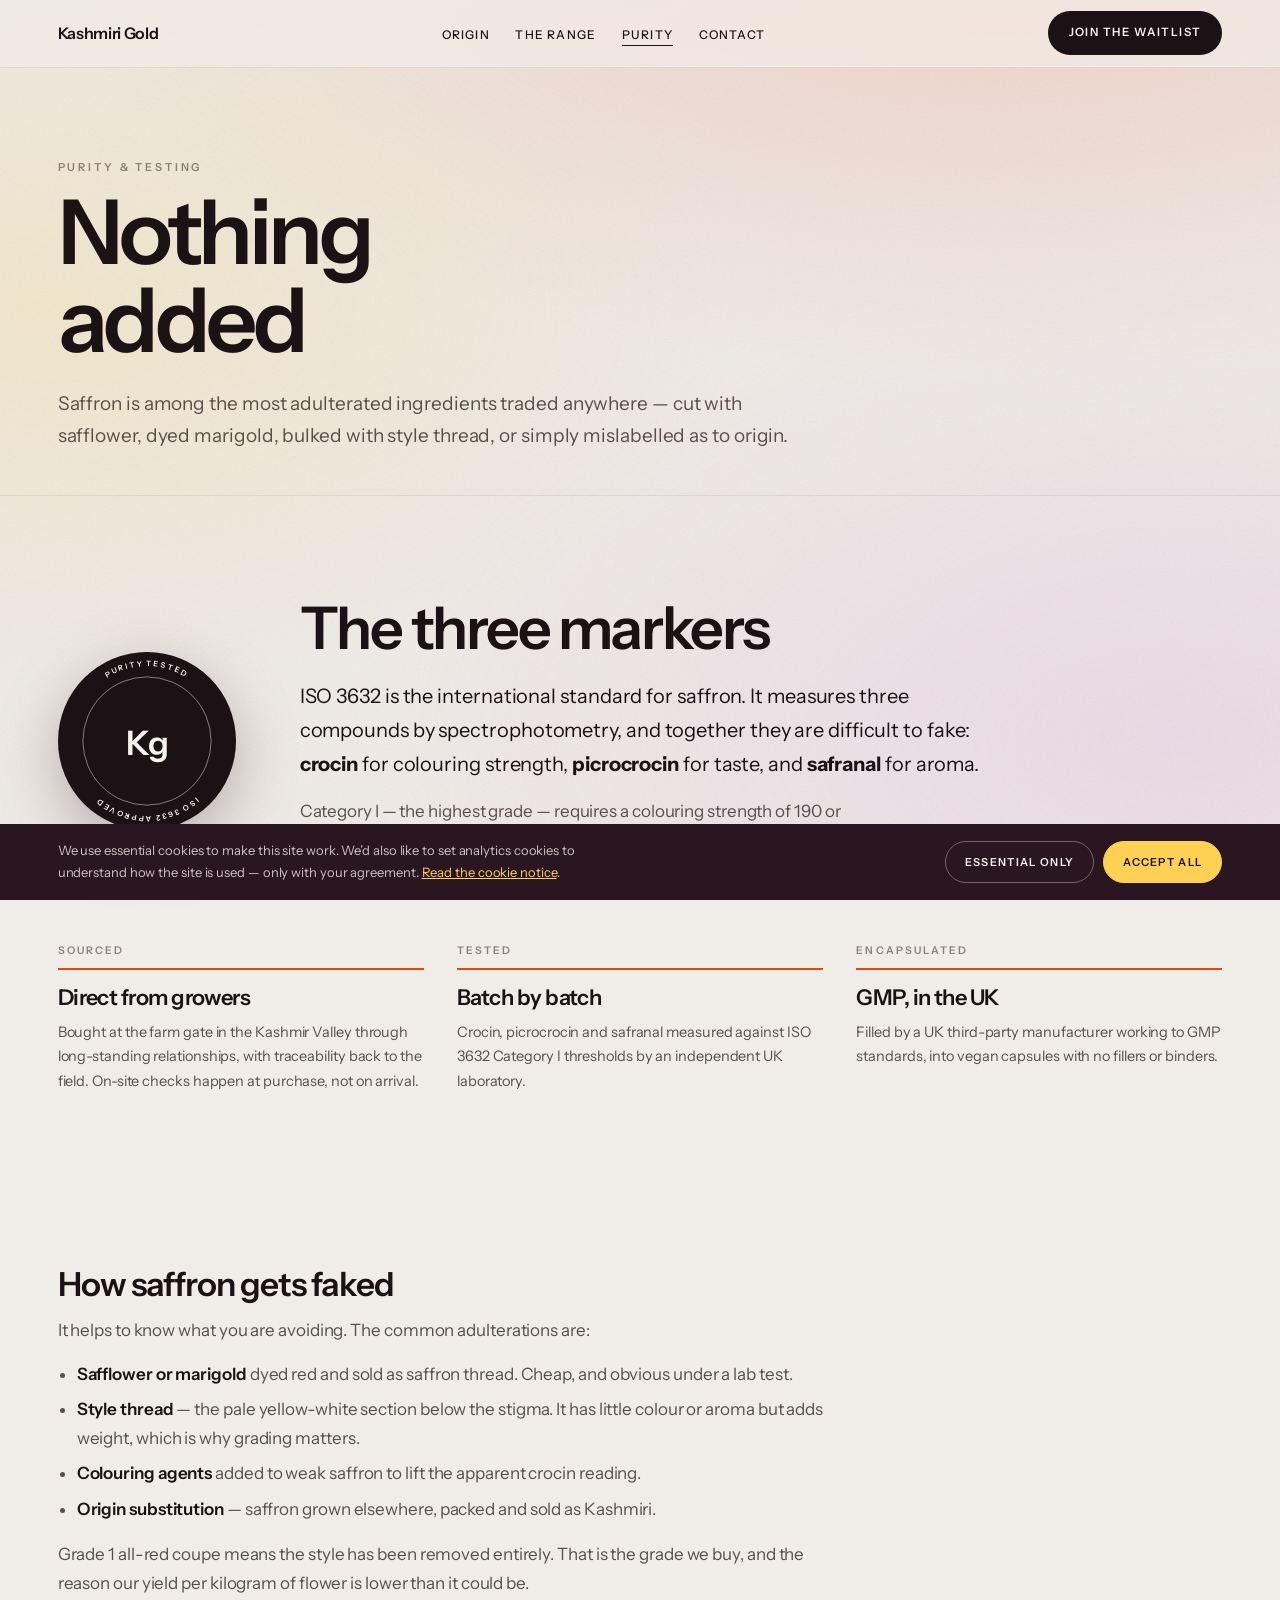
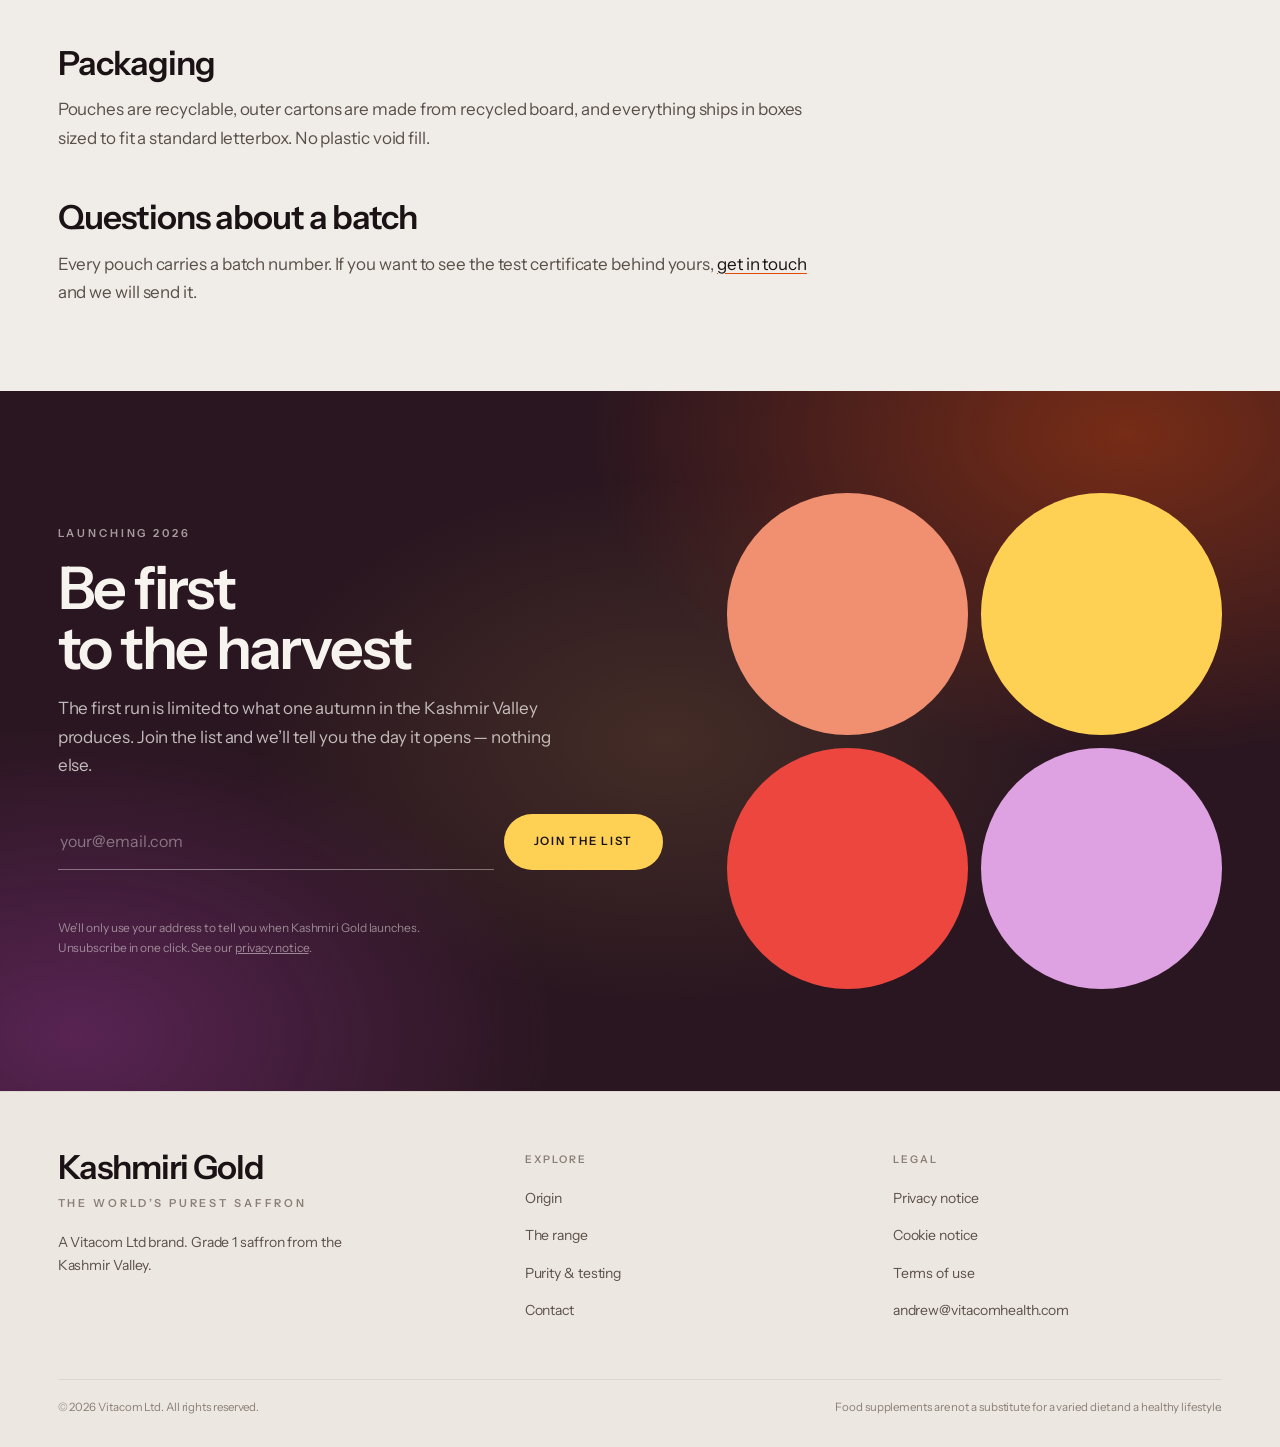
==== commit 25054ef1: "Replace Pampore references with Kashmir Valley per client request Co-Authored-By: Claude Opus 5 <nor" ====
--- a/contact.html
+++ b/contact.html
@@ -67,7 +67,7 @@
         <div>
           <p class="step__k">Sourced</p>
           <h3 class="step__t">Direct from growers</h3>
-          <p class="step__b">Bought at the farm gate in Pampore through long-standing relationships, with traceability back to the field. On-site checks happen at purchase, not on arrival.</p>
+          <p class="step__b">Bought at the farm gate in the Kashmir Valley through long-standing relationships, with traceability back to the field. On-site checks happen at purchase, not on arrival.</p>
         </div>
         <div>
           <p class="step__k">Tested</p>
@@ -108,7 +108,7 @@
     <div class="rise">
       <p class="eyebrow">Launching 2026</p>
       <h2 class="sec__title" style="margin-top:16px">Be first<br>to the harvest</h2>
-      <p class="wait__b">The first run is limited to what one autumn in Pampore produces. Join the list and we&rsquo;ll tell you the day it opens &mdash; nothing else.</p>
+      <p class="wait__b">The first run is limited to what one autumn in the Kashmir Valley produces. Join the list and we&rsquo;ll tell you the day it opens &mdash; nothing else.</p>
       <form class="form" id="waitlistForm" novalidate>
         <label for="wl-email" class="hp">Email address</label>
         <input id="wl-email" type="email" name="email" placeholder="your@email.com" autocomplete="email" required>
@@ -132,7 +132,7 @@
       <div>
         <p class="foot__mark">Kashmiri Gold</p>
         <p class="eyebrow" style="margin-top:10px">The World&rsquo;s Purest Saffron</p>
-        <p style="margin-top:18px;font-size:14px;color:var(--ink-soft);max-width:34ch">A Vitacom Ltd brand. Grade 1 saffron from Pampore, Kashmir.</p>
+        <p style="margin-top:18px;font-size:14px;color:var(--ink-soft);max-width:34ch">A Vitacom Ltd brand. Grade 1 saffron from the Kashmir Valley.</p>
       </div>
       <div class="foot__col">
         <h4>Explore</h4>
